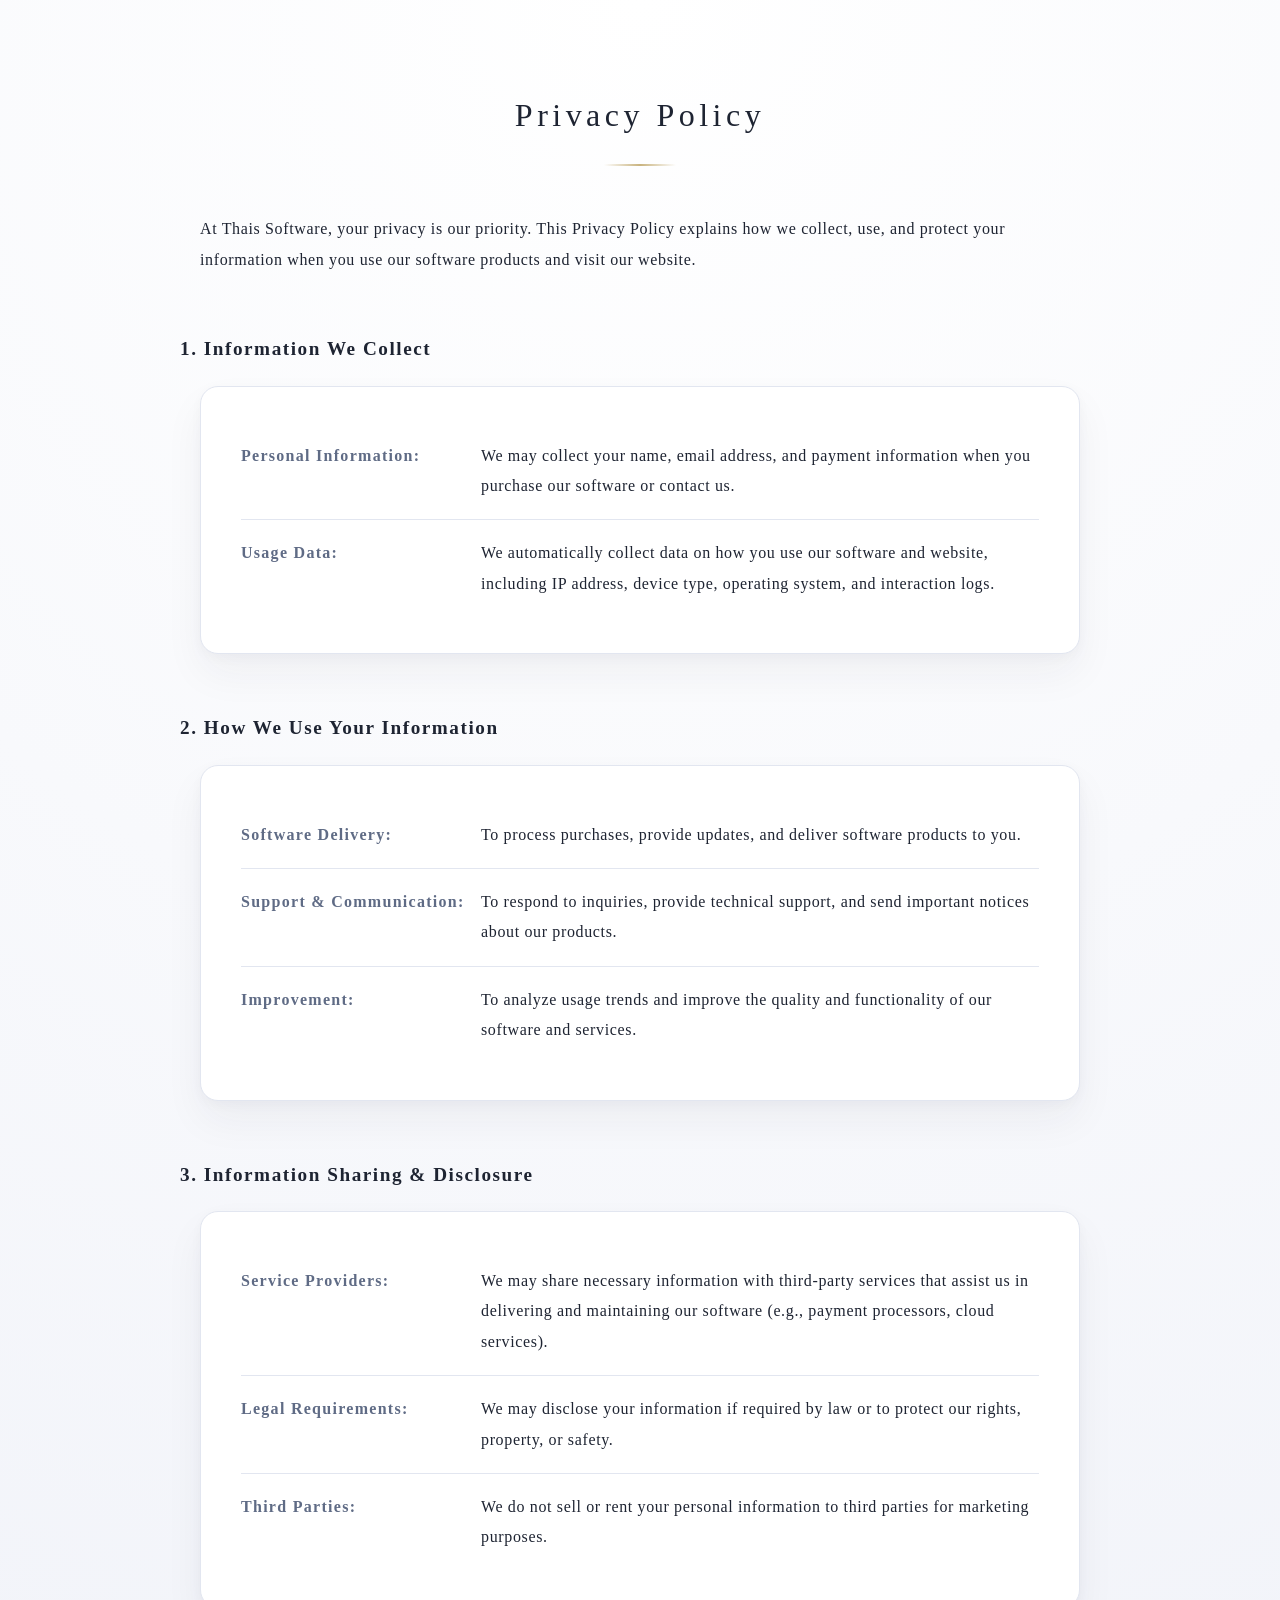
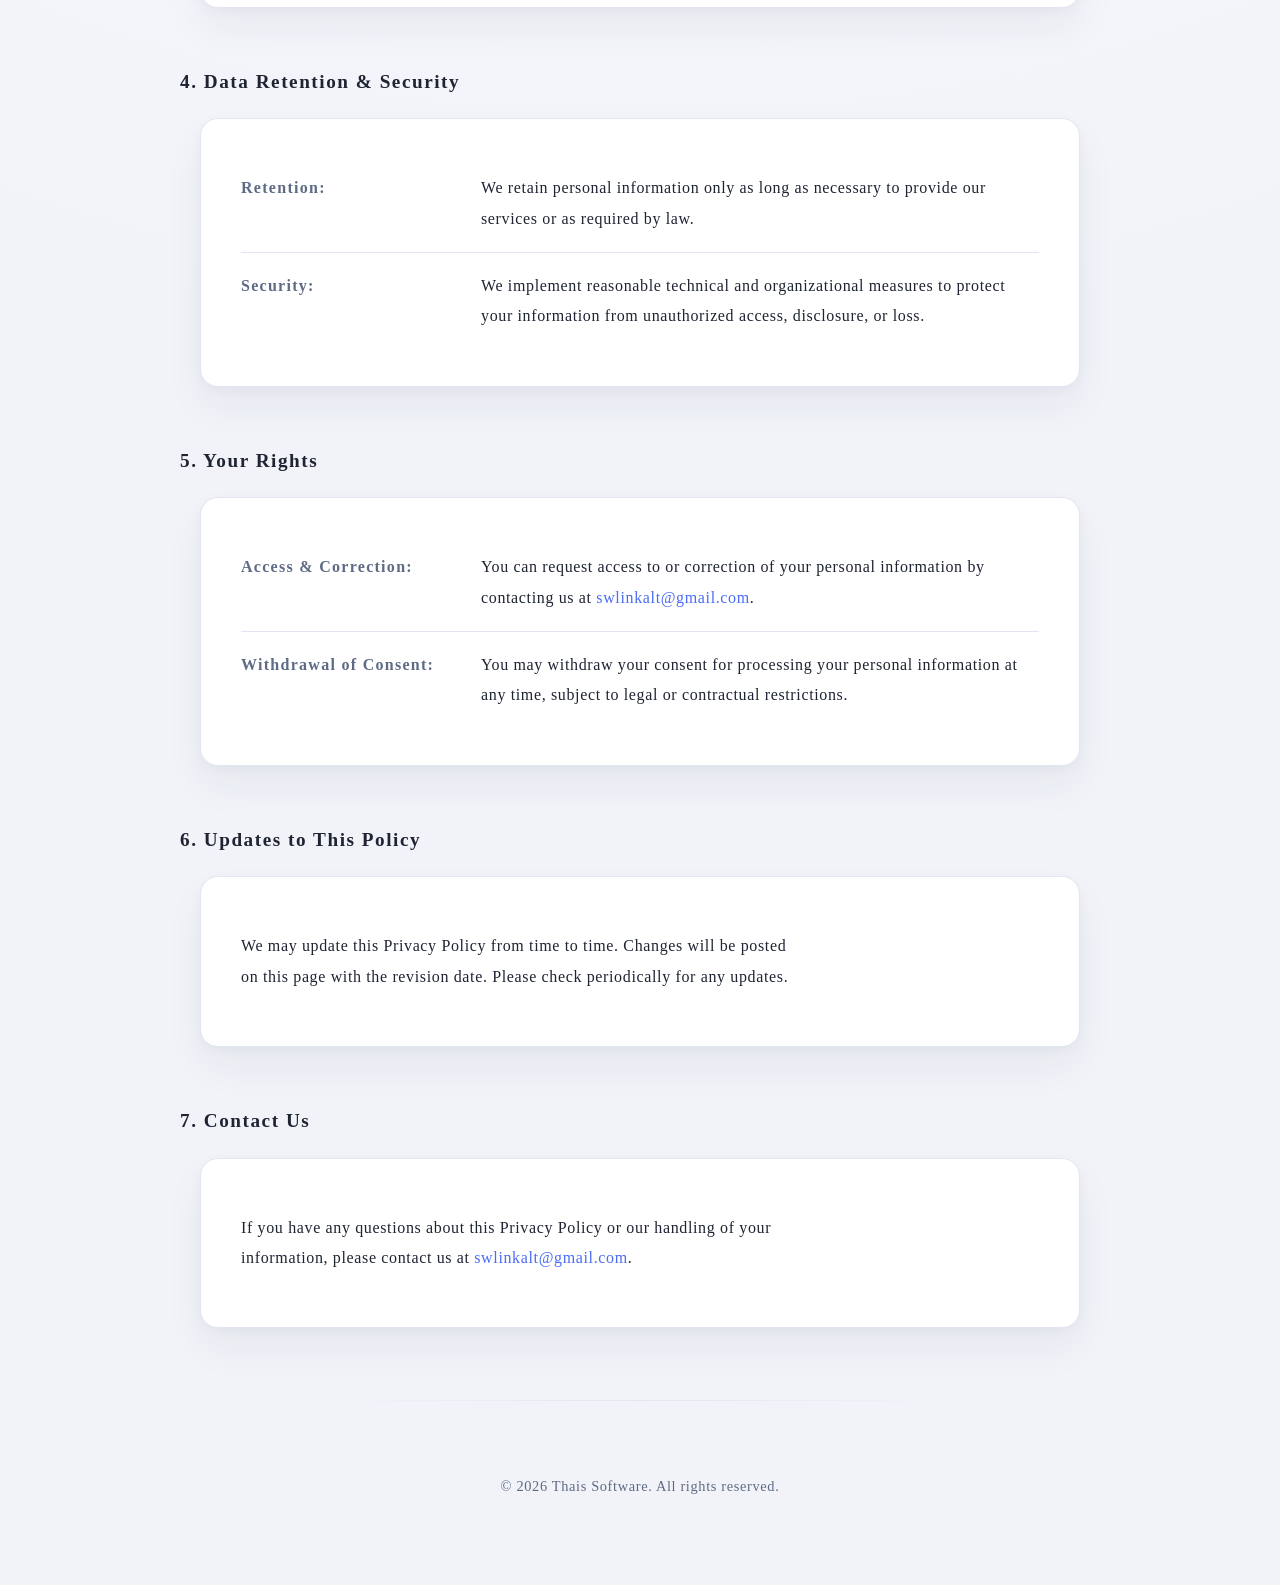
==== privacy_policy/index.html @ c1887936 "Add privacy policy LP HTML and CSS" ====
<!DOCTYPE html>
<html lang="en">

<head>
    <meta charset="UTF-8">
    <meta name="viewport" content="width=device-width, initial-scale=1.0">
    <title>Privacy Policy - Thais Software</title>
    <link rel="stylesheet" href="/style.css">
</head>

<body>
    <div class="container">
        <h1>Privacy Policy</h1>

        <p>At Thais Software, your privacy is our priority. This Privacy Policy explains how we collect, use, and
            protect your information when you use our software products and visit our website.</p>

        <h2>1. Information We Collect</h2>
        <ul>
            <li>
                <strong>Personal Information:</strong>
                <span>We may collect your name, email address, and payment information when you purchase our software or
                    contact us.</span>
            </li>
            <li>
                <strong>Usage Data:</strong>
                <span>We automatically collect data on how you use our software and website, including IP address,
                    device type, operating system, and interaction logs.</span>
            </li>
        </ul>

        <h2>2. How We Use Your Information</h2>
        <ul>
            <li>
                <strong>Software Delivery:</strong>
                <span>To process purchases, provide updates, and deliver software products to you.</span>
            </li>
            <li>
                <strong>Support & Communication:</strong>
                <span>To respond to inquiries, provide technical support, and send important notices about our
                    products.</span>
            </li>
            <li>
                <strong>Improvement:</strong>
                <span>To analyze usage trends and improve the quality and functionality of our software and
                    services.</span>
            </li>
        </ul>

        <h2>3. Information Sharing & Disclosure</h2>
        <ul>
            <li>
                <strong>Service Providers:</strong>
                <span>We may share necessary information with third-party services that assist us in delivering and
                    maintaining our software (e.g., payment processors, cloud services).</span>
            </li>
            <li>
                <strong>Legal Requirements:</strong>
                <span>We may disclose your information if required by law or to protect our rights, property, or
                    safety.</span>
            </li>
            <li>
                <strong>Third Parties:</strong>
                <span>We do not sell or rent your personal information to third parties for marketing purposes.</span>
            </li>
        </ul>

        <h2>4. Data Retention & Security</h2>
        <ul>
            <li>
                <strong>Retention:</strong>
                <span>We retain personal information only as long as necessary to provide our services or as required by
                    law.</span>
            </li>
            <li>
                <strong>Security:</strong>
                <span>We implement reasonable technical and organizational measures to protect your information from
                    unauthorized access, disclosure, or loss.</span>
            </li>
        </ul>

        <h2>5. Your Rights</h2>
        <ul>
            <li>
                <strong>Access & Correction:</strong>
                <span>You can request access to or correction of your personal information by contacting us at <a
                        href="mailto:swlinkalt@gmail.com">swlinkalt@gmail.com</a>.</span>
            </li>
            <li>
                <strong>Withdrawal of Consent:</strong>
                <span>You may withdraw your consent for processing your personal information at any time, subject to
                    legal or contractual restrictions.</span>
            </li>
        </ul>

        <h2>6. Updates to This Policy</h2>
        <ul>
            <li>
                <span>We may update this Privacy Policy from time to time. Changes will be posted on this page with the
                    revision date. Please check periodically for any updates.</span>
            </li>
        </ul>

        <h2>7. Contact Us</h2>
        <ul>
            <li>
                <span>If you have any questions about this Privacy Policy or our handling of your information, please
                    contact us at <a href="mailto:swlinkalt@gmail.com">swlinkalt@gmail.com</a>.</span>
            </li>
        </ul>

        <hr>

        <p class="small">© 2026 Thais Software. All rights reserved.</p>
    </div>
</body>

</html>
---- style.css ----
/* =========================================
   Thais Software
   Light Meditation Edition - Extended
   For Legal Pages (ToS / Commerce Law)
   ========================================= */

:root {
    --bg-main: #f7f8fb;
    --card-bg: #ffffff;
    --text-main: #1e2432;
    --text-muted: #5f6b85;
    --accent-gold: #c9b37e;
    --accent-blue: #4a6cf7;
    --border-soft: #e2e6f0;
}

/* Reset */
* {
    box-sizing: border-box;
}

body {
    margin: 0;
    padding: 64px 20px;
    font-family:
        "Cormorant Garamond",
        "Noto Serif JP",
        "Hiragino Mincho ProN",
        serif;
    background: radial-gradient(circle at top, #ffffff 0%, #f1f3f9 60%);
    color: var(--text-main);
    line-height: 1.9;
    letter-spacing: 0.04em;
}

/* Layout Wrapper（拡張性確保） */
.container {
    max-width: 920px;
    margin: 0 auto;
}

/* Title */
h1 {
    font-size: 2rem;
    font-weight: 500;
    text-align: center;
    margin-bottom: 48px;
    letter-spacing: 0.14em;
}

h1::after {
    content: "";
    display: block;
    width: 72px;
    height: 2px;
    background: linear-gradient(90deg,
            transparent,
            var(--accent-gold),
            transparent);
    margin: 18px auto 0;
}

/* Section Title（ToS用に追加） */
h2 {
    font-size: 1.2rem;
    font-weight: 600;
    margin: 56px 0 18px;
    color: var(--text-main);
    letter-spacing: 0.08em;
}

/* Divider */
hr {
    border: none;
    height: 1px;
    background: linear-gradient(90deg,
            transparent,
            var(--border-soft),
            transparent);
    margin: 72px auto;
    max-width: 640px;
}

/* Card List */
ul {
    list-style: none;
    padding: 36px 40px;
    margin: 0 auto;
    max-width: 880px;
    background: var(--card-bg);
    border-radius: 18px;
    border: 1px solid var(--border-soft);
    box-shadow:
        0 20px 40px rgba(30, 36, 50, 0.05),
        0 4px 12px rgba(30, 36, 50, 0.03);
}

/* Item */
li {
    display: flex;
    flex-wrap: wrap;
    padding: 18px 0;
    border-bottom: 1px solid var(--border-soft);
    transition: background 0.2s ease;
}

li:last-child {
    border-bottom: none;
}

/* subtle hover → UX向上 */
li:hover {
    background: rgba(74, 108, 247, 0.03);
}

/* Label */
strong {
    min-width: 240px;
    font-weight: 600;
    color: var(--text-muted);
    letter-spacing: 0.08em;
}

/* Content */
li span {
    flex: 1;
    max-width: calc(100% - 240px);
    line-height: 1.9;
    word-break: break-word;
}

/* Paragraph (ToS長文用) */
p {
    max-width: 880px;
    margin: 0 auto 20px;
    color: var(--text-main);
}

/* Small text */
.small {
    text-align: center;
    color: var(--text-muted);
    font-size: 0.9rem;
}

/* Link（将来LP共通化） */
a {
    color: var(--accent-blue);
    text-decoration: none;
    transition: opacity 0.2s ease;
}

a:hover {
    opacity: 0.7;
}

/* Tablet */
@media (max-width: 900px) {
    ul {
        padding: 30px 28px;
    }

    strong {
        min-width: 200px;
    }

    li span {
        max-width: calc(100% - 200px);
    }
}

/* Mobile */
@media (max-width: 640px) {
    body {
        padding: 48px 14px;
    }

    h1 {
        font-size: 1.6rem;
    }

    ul {
        padding: 24px 20px;
        border-radius: 14px;
    }

    li {
        padding: 16px 0;
    }

    strong {
        min-width: 100%;
        margin-bottom: 6px;
        font-size: 0.9rem;
    }

    li span {
        max-width: 100%;
        font-size: 0.95rem;
    }
}
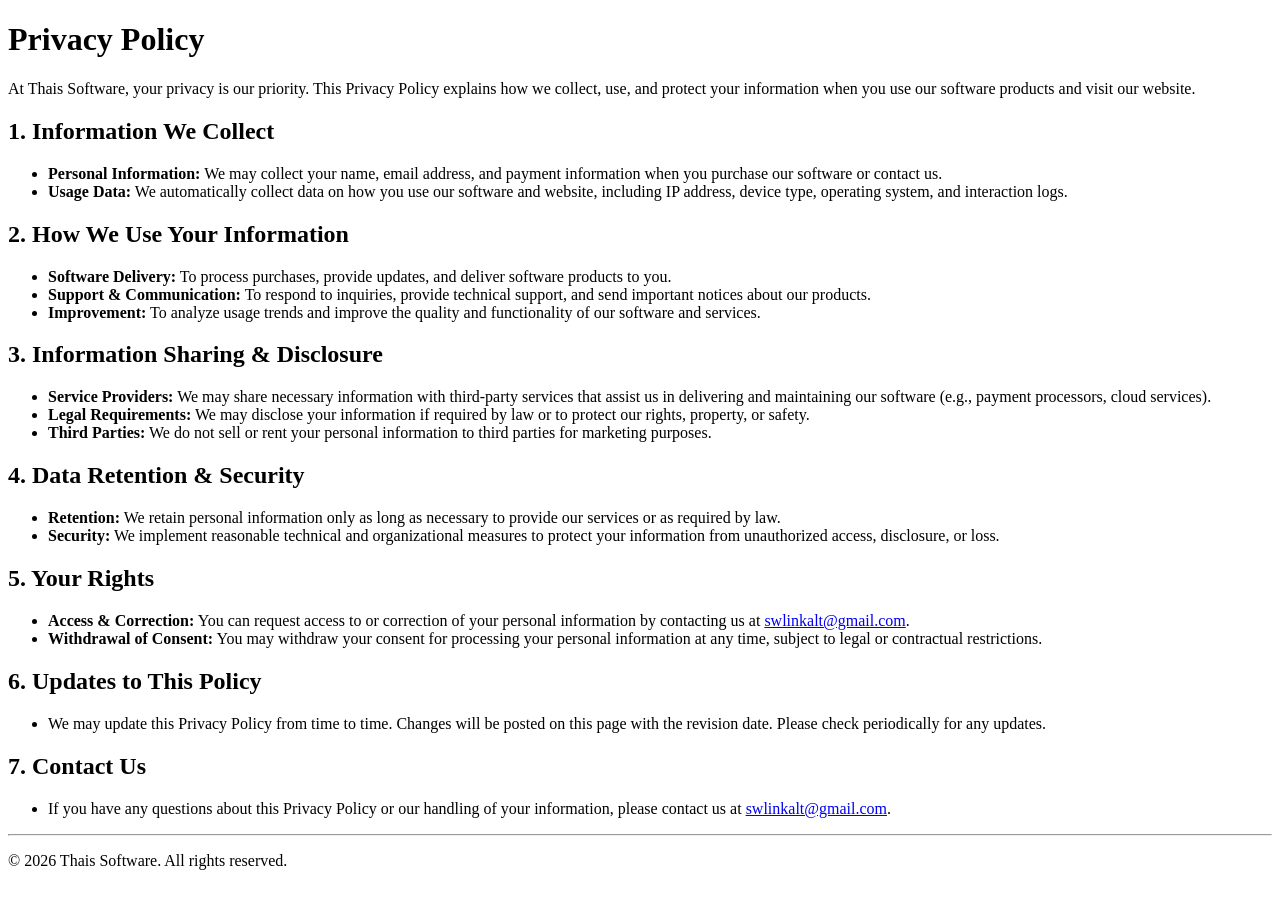
==== commit 8a73b2bf: "Add privacy policy LP HTML and CSS" ====
--- a/privacy_policy/index.html
+++ b/privacy_policy/index.html
@@ -5,7 +5,7 @@
     <meta charset="UTF-8">
     <meta name="viewport" content="width=device-width, initial-scale=1.0">
     <title>Privacy Policy - Thais Software</title>
-    <link rel="stylesheet" href="/style.css">
+    <link rel="stylesheet" href="/legal-disclosure/style.css">
 </head>
 
 <body>
@@ -115,4 +115,4 @@
     </div>
 </body>
 
-</html>+</html>
